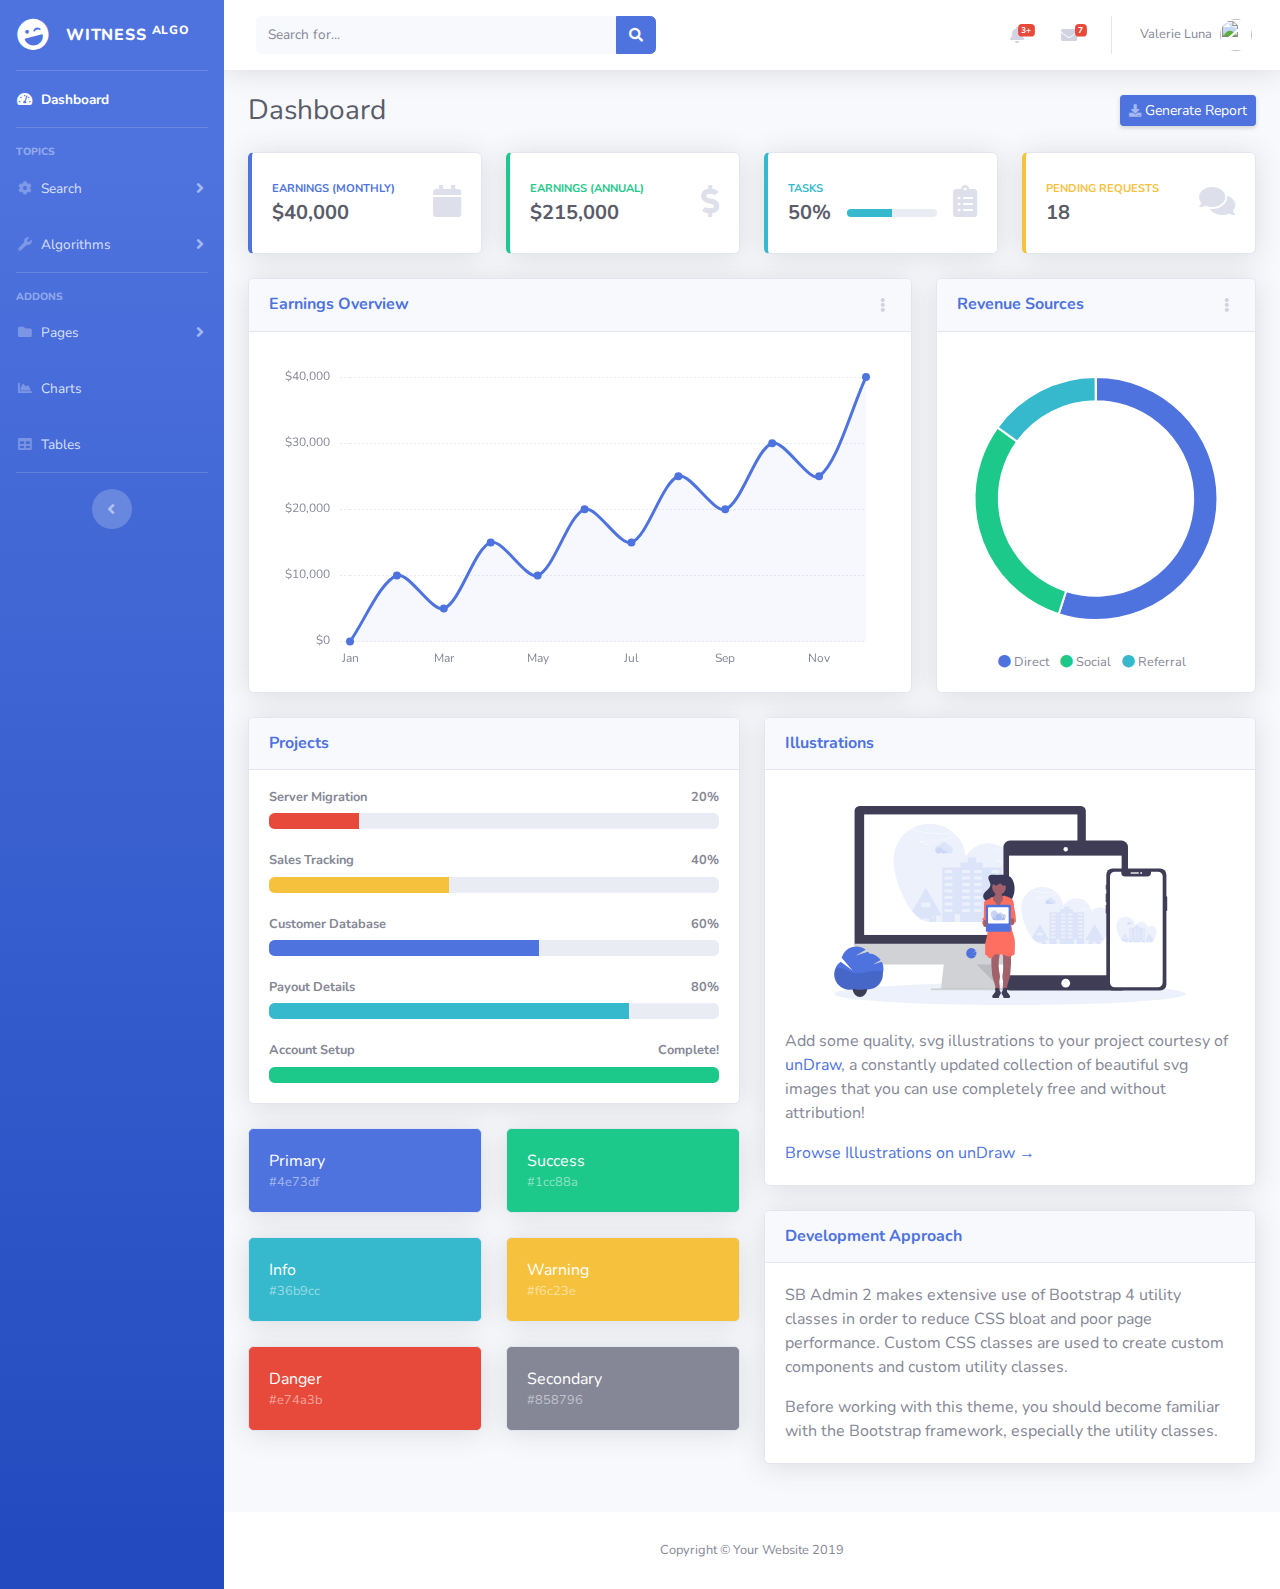
==== index.html @ b9d0e415 "first commit" ====
<!DOCTYPE html>
<html lang="en">

<head>

  <meta charset="utf-8">
  <meta http-equiv="X-UA-Compatible" content="IE=edge">
  <meta name="viewport" content="width=device-width, initial-scale=1, shrink-to-fit=no">
  <meta name="description" content="">
  <meta name="author" content="">

  <title>Computer Science stuff visualized</title>

  <!-- Custom fonts for this template-->
  <link href="vendor/fontawesome-free/css/all.min.css" rel="stylesheet" type="text/css">
  <link href="https://fonts.googleapis.com/css?family=Nunito:200,200i,300,300i,400,400i,600,600i,700,700i,800,800i,900,900i" rel="stylesheet">

  <!-- Custom styles for this template-->
  <link href="css/sb-admin-2.min.css" rel="stylesheet">

</head>

<body id="page-top">

  <!-- Page Wrapper -->
  <div id="wrapper">

    <!-- Sidebar -->
    <ul class="navbar-nav bg-gradient-primary sidebar sidebar-dark accordion" id="accordionSidebar">

      <!-- Sidebar - Brand -->
      <a class="sidebar-brand d-flex align-items-center justify-content-center" href="index.html">
        <div class="sidebar-brand-icon rotate-n-15">
          <i class="fas fa-laugh-wink"></i>
        </div>
        <div class="sidebar-brand-text mx-3">Witness <sup>Algo</sup></div>
      </a>

      <!-- Divider -->
      <hr class="sidebar-divider my-0">

      <!-- Nav Item - Dashboard -->
      <li class="nav-item active">
        <a class="nav-link" href="index.html">
          <i class="fas fa-fw fa-tachometer-alt"></i>
          <span>Dashboard</span></a>
      </li>

      <!-- Divider -->
      <hr class="sidebar-divider">

      <!-- Heading -->
      <div class="sidebar-heading">
        Topics
      </div>

      <!-- Nav Item - Pages Collapse Menu -->
      <li class="nav-item">
        <a class="nav-link collapsed" href="#" data-toggle="collapse" data-target="#collapseTwo" aria-expanded="true" aria-controls="collapseTwo">
          <i class="fas fa-fw fa-cog"></i>
          <span>Search</span>
        </a>
        <div id="collapseTwo" class="collapse" aria-labelledby="headingTwo" data-parent="#accordionSidebar">
          <div class="bg-white py-2 collapse-inner rounded">
            <h6 class="collapse-header">Search Algorithms:</h6>
            <a class="collapse-item" href="bfs.html">BFS</a>
            <a class="collapse-item" href="buttons.html">DFS</a>
            <a class="collapse-item" href="cards.html">Dijkstra</a>
            <a class="collapse-item" href="buttons.html">A*</a>
          </div>
        </div>
      </li>

      <!-- Nav Item - Utilities Collapse Menu -->
      <li class="nav-item">
        <a class="nav-link collapsed" href="#" data-toggle="collapse" data-target="#collapseUtilities" aria-expanded="true" aria-controls="collapseUtilities">
          <i class="fas fa-fw fa-wrench"></i>
          <span>Algorithms</span>
        </a>
        <div id="collapseUtilities" class="collapse" aria-labelledby="headingUtilities" data-parent="#accordionSidebar">
          <div class="bg-white py-2 collapse-inner rounded">
            <h6 class="collapse-header">Custom Utilities:</h6>
            <a class="collapse-item" href="utilities-color.html">Colors</a>
            <a class="collapse-item" href="utilities-border.html">Borders</a>
            <a class="collapse-item" href="utilities-animation.html">Animations</a>
            <a class="collapse-item" href="utilities-other.html">Other</a>
          </div>
        </div>
      </li>

      <!-- Divider -->
      <hr class="sidebar-divider">

      <!-- Heading -->
      <div class="sidebar-heading">
        Addons
      </div>

      <!-- Nav Item - Pages Collapse Menu -->
      <li class="nav-item">
        <a class="nav-link collapsed" href="#" data-toggle="collapse" data-target="#collapsePages" aria-expanded="true" aria-controls="collapsePages">
          <i class="fas fa-fw fa-folder"></i>
          <span>Pages</span>
        </a>
        <div id="collapsePages" class="collapse" aria-labelledby="headingPages" data-parent="#accordionSidebar">
          <div class="bg-white py-2 collapse-inner rounded">
            <h6 class="collapse-header">Login Screens:</h6>
            <a class="collapse-item" href="login.html">Login</a>
            <a class="collapse-item" href="register.html">Register</a>
            <a class="collapse-item" href="forgot-password.html">Forgot Password</a>
            <div class="collapse-divider"></div>
            <h6 class="collapse-header">Other Pages:</h6>
            <a class="collapse-item" href="404.html">404 Page</a>
            <a class="collapse-item" href="blank.html">Blank Page</a>
          </div>
        </div>
      </li>

      <!-- Nav Item - Charts -->
      <li class="nav-item">
        <a class="nav-link" href="charts.html">
          <i class="fas fa-fw fa-chart-area"></i>
          <span>Charts</span></a>
      </li>

      <!-- Nav Item - Tables -->
      <li class="nav-item">
        <a class="nav-link" href="tables.html">
          <i class="fas fa-fw fa-table"></i>
          <span>Tables</span></a>
      </li>

      <!-- Divider -->
      <hr class="sidebar-divider d-none d-md-block">

      <!-- Sidebar Toggler (Sidebar) -->
      <div class="text-center d-none d-md-inline">
        <button class="rounded-circle border-0" id="sidebarToggle"></button>
      </div>

    </ul>
    <!-- End of Sidebar -->

    <!-- Content Wrapper -->
    <div id="content-wrapper" class="d-flex flex-column">

      <!-- Main Content -->
      <div id="content">

        <!-- Topbar -->
        <nav class="navbar navbar-expand navbar-light bg-white topbar mb-4 static-top shadow">

          <!-- Sidebar Toggle (Topbar) -->
          <button id="sidebarToggleTop" class="btn btn-link d-md-none rounded-circle mr-3">
            <i class="fa fa-bars"></i>
          </button>

          <!-- Topbar Search -->
          <form class="d-none d-sm-inline-block form-inline mr-auto ml-md-3 my-2 my-md-0 mw-100 navbar-search">
            <div class="input-group">
              <input type="text" class="form-control bg-light border-0 small" placeholder="Search for..." aria-label="Search" aria-describedby="basic-addon2">
              <div class="input-group-append">
                <button class="btn btn-primary" type="button">
                  <i class="fas fa-search fa-sm"></i>
                </button>
              </div>
            </div>
          </form>

          <!-- Topbar Navbar -->
          <ul class="navbar-nav ml-auto">

            <!-- Nav Item - Search Dropdown (Visible Only XS) -->
            <li class="nav-item dropdown no-arrow d-sm-none">
              <a class="nav-link dropdown-toggle" href="#" id="searchDropdown" role="button" data-toggle="dropdown" aria-haspopup="true" aria-expanded="false">
                <i class="fas fa-search fa-fw"></i>
              </a>
              <!-- Dropdown - Messages -->
              <div class="dropdown-menu dropdown-menu-right p-3 shadow animated--grow-in" aria-labelledby="searchDropdown">
                <form class="form-inline mr-auto w-100 navbar-search">
                  <div class="input-group">
                    <input type="text" class="form-control bg-light border-0 small" placeholder="Search for..." aria-label="Search" aria-describedby="basic-addon2">
                    <div class="input-group-append">
                      <button class="btn btn-primary" type="button">
                        <i class="fas fa-search fa-sm"></i>
                      </button>
                    </div>
                  </div>
                </form>
              </div>
            </li>

            <!-- Nav Item - Alerts -->
            <li class="nav-item dropdown no-arrow mx-1">
              <a class="nav-link dropdown-toggle" href="#" id="alertsDropdown" role="button" data-toggle="dropdown" aria-haspopup="true" aria-expanded="false">
                <i class="fas fa-bell fa-fw"></i>
                <!-- Counter - Alerts -->
                <span class="badge badge-danger badge-counter">3+</span>
              </a>
              <!-- Dropdown - Alerts -->
              <div class="dropdown-list dropdown-menu dropdown-menu-right shadow animated--grow-in" aria-labelledby="alertsDropdown">
                <h6 class="dropdown-header">
                  Alerts Center
                </h6>
                <a class="dropdown-item d-flex align-items-center" href="#">
                  <div class="mr-3">
                    <div class="icon-circle bg-primary">
                      <i class="fas fa-file-alt text-white"></i>
                    </div>
                  </div>
                  <div>
                    <div class="small text-gray-500">December 12, 2019</div>
                    <span class="font-weight-bold">A new monthly report is ready to download!</span>
                  </div>
                </a>
                <a class="dropdown-item d-flex align-items-center" href="#">
                  <div class="mr-3">
                    <div class="icon-circle bg-success">
                      <i class="fas fa-donate text-white"></i>
                    </div>
                  </div>
                  <div>
                    <div class="small text-gray-500">December 7, 2019</div>
                    $290.29 has been deposited into your account!
                  </div>
                </a>
                <a class="dropdown-item d-flex align-items-center" href="#">
                  <div class="mr-3">
                    <div class="icon-circle bg-warning">
                      <i class="fas fa-exclamation-triangle text-white"></i>
                    </div>
                  </div>
                  <div>
                    <div class="small text-gray-500">December 2, 2019</div>
                    Spending Alert: We've noticed unusually high spending for your account.
                  </div>
                </a>
                <a class="dropdown-item text-center small text-gray-500" href="#">Show All Alerts</a>
              </div>
            </li>

            <!-- Nav Item - Messages -->
            <li class="nav-item dropdown no-arrow mx-1">
              <a class="nav-link dropdown-toggle" href="#" id="messagesDropdown" role="button" data-toggle="dropdown" aria-haspopup="true" aria-expanded="false">
                <i class="fas fa-envelope fa-fw"></i>
                <!-- Counter - Messages -->
                <span class="badge badge-danger badge-counter">7</span>
              </a>
              <!-- Dropdown - Messages -->
              <div class="dropdown-list dropdown-menu dropdown-menu-right shadow animated--grow-in" aria-labelledby="messagesDropdown">
                <h6 class="dropdown-header">
                  Message Center
                </h6>
                <a class="dropdown-item d-flex align-items-center" href="#">
                  <div class="dropdown-list-image mr-3">
                    <img class="rounded-circle" src="https://source.unsplash.com/fn_BT9fwg_E/60x60" alt="">
                    <div class="status-indicator bg-success"></div>
                  </div>
                  <div class="font-weight-bold">
                    <div class="text-truncate">Hi there! I am wondering if you can help me with a problem I've been having.</div>
                    <div class="small text-gray-500">Emily Fowler · 58m</div>
                  </div>
                </a>
                <a class="dropdown-item d-flex align-items-center" href="#">
                  <div class="dropdown-list-image mr-3">
                    <img class="rounded-circle" src="https://source.unsplash.com/AU4VPcFN4LE/60x60" alt="">
                    <div class="status-indicator"></div>
                  </div>
                  <div>
                    <div class="text-truncate">I have the photos that you ordered last month, how would you like them sent to you?</div>
                    <div class="small text-gray-500">Jae Chun · 1d</div>
                  </div>
                </a>
                <a class="dropdown-item d-flex align-items-center" href="#">
                  <div class="dropdown-list-image mr-3">
                    <img class="rounded-circle" src="https://source.unsplash.com/CS2uCrpNzJY/60x60" alt="">
                    <div class="status-indicator bg-warning"></div>
                  </div>
                  <div>
                    <div class="text-truncate">Last month's report looks great, I am very happy with the progress so far, keep up the good work!</div>
                    <div class="small text-gray-500">Morgan Alvarez · 2d</div>
                  </div>
                </a>
                <a class="dropdown-item d-flex align-items-center" href="#">
                  <div class="dropdown-list-image mr-3">
                    <img class="rounded-circle" src="https://source.unsplash.com/Mv9hjnEUHR4/60x60" alt="">
                    <div class="status-indicator bg-success"></div>
                  </div>
                  <div>
                    <div class="text-truncate">Am I a good boy? The reason I ask is because someone told me that people say this to all dogs, even if they aren't good...</div>
                    <div class="small text-gray-500">Chicken the Dog · 2w</div>
                  </div>
                </a>
                <a class="dropdown-item text-center small text-gray-500" href="#">Read More Messages</a>
              </div>
            </li>

            <div class="topbar-divider d-none d-sm-block"></div>

            <!-- Nav Item - User Information -->
            <li class="nav-item dropdown no-arrow">
              <a class="nav-link dropdown-toggle" href="#" id="userDropdown" role="button" data-toggle="dropdown" aria-haspopup="true" aria-expanded="false">
                <span class="mr-2 d-none d-lg-inline text-gray-600 small">Valerie Luna</span>
                <img class="img-profile rounded-circle" src="https://source.unsplash.com/QAB-WJcbgJk/60x60">
              </a>
              <!-- Dropdown - User Information -->
              <div class="dropdown-menu dropdown-menu-right shadow animated--grow-in" aria-labelledby="userDropdown">
                <a class="dropdown-item" href="#">
                  <i class="fas fa-user fa-sm fa-fw mr-2 text-gray-400"></i>
                  Profile
                </a>
                <a class="dropdown-item" href="#">
                  <i class="fas fa-cogs fa-sm fa-fw mr-2 text-gray-400"></i>
                  Settings
                </a>
                <a class="dropdown-item" href="#">
                  <i class="fas fa-list fa-sm fa-fw mr-2 text-gray-400"></i>
                  Activity Log
                </a>
                <div class="dropdown-divider"></div>
                <a class="dropdown-item" href="#" data-toggle="modal" data-target="#logoutModal">
                  <i class="fas fa-sign-out-alt fa-sm fa-fw mr-2 text-gray-400"></i>
                  Logout
                </a>
              </div>
            </li>

          </ul>

        </nav>
        <!-- End of Topbar -->

        <!-- Begin Page Content -->
        <div class="container-fluid">

          <!-- Page Heading -->
          <div class="d-sm-flex align-items-center justify-content-between mb-4">
            <h1 class="h3 mb-0 text-gray-800">Dashboard</h1>
            <a href="#" class="d-none d-sm-inline-block btn btn-sm btn-primary shadow-sm"><i class="fas fa-download fa-sm text-white-50"></i> Generate Report</a>
          </div>

          <!-- Content Row -->
          <div class="row">

            <!-- Earnings (Monthly) Card Example -->
            <div class="col-xl-3 col-md-6 mb-4">
              <div class="card border-left-primary shadow h-100 py-2">
                <div class="card-body">
                  <div class="row no-gutters align-items-center">
                    <div class="col mr-2">
                      <div class="text-xs font-weight-bold text-primary text-uppercase mb-1">Earnings (Monthly)</div>
                      <div class="h5 mb-0 font-weight-bold text-gray-800">$40,000</div>
                    </div>
                    <div class="col-auto">
                      <i class="fas fa-calendar fa-2x text-gray-300"></i>
                    </div>
                  </div>
                </div>
              </div>
            </div>

            <!-- Earnings (Monthly) Card Example -->
            <div class="col-xl-3 col-md-6 mb-4">
              <div class="card border-left-success shadow h-100 py-2">
                <div class="card-body">
                  <div class="row no-gutters align-items-center">
                    <div class="col mr-2">
                      <div class="text-xs font-weight-bold text-success text-uppercase mb-1">Earnings (Annual)</div>
                      <div class="h5 mb-0 font-weight-bold text-gray-800">$215,000</div>
                    </div>
                    <div class="col-auto">
                      <i class="fas fa-dollar-sign fa-2x text-gray-300"></i>
                    </div>
                  </div>
                </div>
              </div>
            </div>

            <!-- Earnings (Monthly) Card Example -->
            <div class="col-xl-3 col-md-6 mb-4">
              <div class="card border-left-info shadow h-100 py-2">
                <div class="card-body">
                  <div class="row no-gutters align-items-center">
                    <div class="col mr-2">
                      <div class="text-xs font-weight-bold text-info text-uppercase mb-1">Tasks</div>
                      <div class="row no-gutters align-items-center">
                        <div class="col-auto">
                          <div class="h5 mb-0 mr-3 font-weight-bold text-gray-800">50%</div>
                        </div>
                        <div class="col">
                          <div class="progress progress-sm mr-2">
                            <div class="progress-bar bg-info" role="progressbar" style="width: 50%" aria-valuenow="50" aria-valuemin="0" aria-valuemax="100"></div>
                          </div>
                        </div>
                      </div>
                    </div>
                    <div class="col-auto">
                      <i class="fas fa-clipboard-list fa-2x text-gray-300"></i>
                    </div>
                  </div>
                </div>
              </div>
            </div>

            <!-- Pending Requests Card Example -->
            <div class="col-xl-3 col-md-6 mb-4">
              <div class="card border-left-warning shadow h-100 py-2">
                <div class="card-body">
                  <div class="row no-gutters align-items-center">
                    <div class="col mr-2">
                      <div class="text-xs font-weight-bold text-warning text-uppercase mb-1">Pending Requests</div>
                      <div class="h5 mb-0 font-weight-bold text-gray-800">18</div>
                    </div>
                    <div class="col-auto">
                      <i class="fas fa-comments fa-2x text-gray-300"></i>
                    </div>
                  </div>
                </div>
              </div>
            </div>
          </div>

          <!-- Content Row -->

          <div class="row">

            <!-- Area Chart -->
            <div class="col-xl-8 col-lg-7">
              <div class="card shadow mb-4">
                <!-- Card Header - Dropdown -->
                <div class="card-header py-3 d-flex flex-row align-items-center justify-content-between">
                  <h6 class="m-0 font-weight-bold text-primary">Earnings Overview</h6>
                  <div class="dropdown no-arrow">
                    <a class="dropdown-toggle" href="#" role="button" id="dropdownMenuLink" data-toggle="dropdown" aria-haspopup="true" aria-expanded="false">
                      <i class="fas fa-ellipsis-v fa-sm fa-fw text-gray-400"></i>
                    </a>
                    <div class="dropdown-menu dropdown-menu-right shadow animated--fade-in" aria-labelledby="dropdownMenuLink">
                      <div class="dropdown-header">Dropdown Header:</div>
                      <a class="dropdown-item" href="#">Action</a>
                      <a class="dropdown-item" href="#">Another action</a>
                      <div class="dropdown-divider"></div>
                      <a class="dropdown-item" href="#">Something else here</a>
                    </div>
                  </div>
                </div>
                <!-- Card Body -->
                <div class="card-body">
                  <div class="chart-area">
                    <canvas id="myAreaChart"></canvas>
                  </div>
                </div>
              </div>
            </div>

            <!-- Pie Chart -->
            <div class="col-xl-4 col-lg-5">
              <div class="card shadow mb-4">
                <!-- Card Header - Dropdown -->
                <div class="card-header py-3 d-flex flex-row align-items-center justify-content-between">
                  <h6 class="m-0 font-weight-bold text-primary">Revenue Sources</h6>
                  <div class="dropdown no-arrow">
                    <a class="dropdown-toggle" href="#" role="button" id="dropdownMenuLink" data-toggle="dropdown" aria-haspopup="true" aria-expanded="false">
                      <i class="fas fa-ellipsis-v fa-sm fa-fw text-gray-400"></i>
                    </a>
                    <div class="dropdown-menu dropdown-menu-right shadow animated--fade-in" aria-labelledby="dropdownMenuLink">
                      <div class="dropdown-header">Dropdown Header:</div>
                      <a class="dropdown-item" href="#">Action</a>
                      <a class="dropdown-item" href="#">Another action</a>
                      <div class="dropdown-divider"></div>
                      <a class="dropdown-item" href="#">Something else here</a>
                    </div>
                  </div>
                </div>
                <!-- Card Body -->
                <div class="card-body">
                  <div class="chart-pie pt-4 pb-2">
                    <canvas id="myPieChart"></canvas>
                  </div>
                  <div class="mt-4 text-center small">
                    <span class="mr-2">
                      <i class="fas fa-circle text-primary"></i> Direct
                    </span>
                    <span class="mr-2">
                      <i class="fas fa-circle text-success"></i> Social
                    </span>
                    <span class="mr-2">
                      <i class="fas fa-circle text-info"></i> Referral
                    </span>
                  </div>
                </div>
              </div>
            </div>
          </div>

          <!-- Content Row -->
          <div class="row">

            <!-- Content Column -->
            <div class="col-lg-6 mb-4">

              <!-- Project Card Example -->
              <div class="card shadow mb-4">
                <div class="card-header py-3">
                  <h6 class="m-0 font-weight-bold text-primary">Projects</h6>
                </div>
                <div class="card-body">
                  <h4 class="small font-weight-bold">Server Migration <span class="float-right">20%</span></h4>
                  <div class="progress mb-4">
                    <div class="progress-bar bg-danger" role="progressbar" style="width: 20%" aria-valuenow="20" aria-valuemin="0" aria-valuemax="100"></div>
                  </div>
                  <h4 class="small font-weight-bold">Sales Tracking <span class="float-right">40%</span></h4>
                  <div class="progress mb-4">
                    <div class="progress-bar bg-warning" role="progressbar" style="width: 40%" aria-valuenow="40" aria-valuemin="0" aria-valuemax="100"></div>
                  </div>
                  <h4 class="small font-weight-bold">Customer Database <span class="float-right">60%</span></h4>
                  <div class="progress mb-4">
                    <div class="progress-bar" role="progressbar" style="width: 60%" aria-valuenow="60" aria-valuemin="0" aria-valuemax="100"></div>
                  </div>
                  <h4 class="small font-weight-bold">Payout Details <span class="float-right">80%</span></h4>
                  <div class="progress mb-4">
                    <div class="progress-bar bg-info" role="progressbar" style="width: 80%" aria-valuenow="80" aria-valuemin="0" aria-valuemax="100"></div>
                  </div>
                  <h4 class="small font-weight-bold">Account Setup <span class="float-right">Complete!</span></h4>
                  <div class="progress">
                    <div class="progress-bar bg-success" role="progressbar" style="width: 100%" aria-valuenow="100" aria-valuemin="0" aria-valuemax="100"></div>
                  </div>
                </div>
              </div>

              <!-- Color System -->
              <div class="row">
                <div class="col-lg-6 mb-4">
                  <div class="card bg-primary text-white shadow">
                    <div class="card-body">
                      Primary
                      <div class="text-white-50 small">#4e73df</div>
                    </div>
                  </div>
                </div>
                <div class="col-lg-6 mb-4">
                  <div class="card bg-success text-white shadow">
                    <div class="card-body">
                      Success
                      <div class="text-white-50 small">#1cc88a</div>
                    </div>
                  </div>
                </div>
                <div class="col-lg-6 mb-4">
                  <div class="card bg-info text-white shadow">
                    <div class="card-body">
                      Info
                      <div class="text-white-50 small">#36b9cc</div>
                    </div>
                  </div>
                </div>
                <div class="col-lg-6 mb-4">
                  <div class="card bg-warning text-white shadow">
                    <div class="card-body">
                      Warning
                      <div class="text-white-50 small">#f6c23e</div>
                    </div>
                  </div>
                </div>
                <div class="col-lg-6 mb-4">
                  <div class="card bg-danger text-white shadow">
                    <div class="card-body">
                      Danger
                      <div class="text-white-50 small">#e74a3b</div>
                    </div>
                  </div>
                </div>
                <div class="col-lg-6 mb-4">
                  <div class="card bg-secondary text-white shadow">
                    <div class="card-body">
                      Secondary
                      <div class="text-white-50 small">#858796</div>
                    </div>
                  </div>
                </div>
              </div>

            </div>

            <div class="col-lg-6 mb-4">

              <!-- Illustrations -->
              <div class="card shadow mb-4">
                <div class="card-header py-3">
                  <h6 class="m-0 font-weight-bold text-primary">Illustrations</h6>
                </div>
                <div class="card-body">
                  <div class="text-center">
                    <img class="img-fluid px-3 px-sm-4 mt-3 mb-4" style="width: 25rem;" src="img/undraw_posting_photo.svg" alt="">
                  </div>
                  <p>Add some quality, svg illustrations to your project courtesy of <a target="_blank" rel="nofollow" href="https://undraw.co/">unDraw</a>, a constantly updated collection of beautiful svg images that you can use completely free and without attribution!</p>
                  <a target="_blank" rel="nofollow" href="https://undraw.co/">Browse Illustrations on unDraw &rarr;</a>
                </div>
              </div>

              <!-- Approach -->
              <div class="card shadow mb-4">
                <div class="card-header py-3">
                  <h6 class="m-0 font-weight-bold text-primary">Development Approach</h6>
                </div>
                <div class="card-body">
                  <p>SB Admin 2 makes extensive use of Bootstrap 4 utility classes in order to reduce CSS bloat and poor page performance. Custom CSS classes are used to create custom components and custom utility classes.</p>
                  <p class="mb-0">Before working with this theme, you should become familiar with the Bootstrap framework, especially the utility classes.</p>
                </div>
              </div>

            </div>
          </div>

        </div>
        <!-- /.container-fluid -->

      </div>
      <!-- End of Main Content -->

      <!-- Footer -->
      <footer class="sticky-footer bg-white">
        <div class="container my-auto">
          <div class="copyright text-center my-auto">
            <span>Copyright &copy; Your Website 2019</span>
          </div>
        </div>
      </footer>
      <!-- End of Footer -->

    </div>
    <!-- End of Content Wrapper -->

  </div>
  <!-- End of Page Wrapper -->

  <!-- Scroll to Top Button-->
  <a class="scroll-to-top rounded" href="#page-top">
    <i class="fas fa-angle-up"></i>
  </a>

  <!-- Logout Modal-->
  <div class="modal fade" id="logoutModal" tabindex="-1" role="dialog" aria-labelledby="exampleModalLabel" aria-hidden="true">
    <div class="modal-dialog" role="document">
      <div class="modal-content">
        <div class="modal-header">
          <h5 class="modal-title" id="exampleModalLabel">Ready to Leave?</h5>
          <button class="close" type="button" data-dismiss="modal" aria-label="Close">
            <span aria-hidden="true">×</span>
          </button>
        </div>
        <div class="modal-body">Select "Logout" below if you are ready to end your current session.</div>
        <div class="modal-footer">
          <button class="btn btn-secondary" type="button" data-dismiss="modal">Cancel</button>
          <a class="btn btn-primary" href="login.html">Logout</a>
        </div>
      </div>
    </div>
  </div>

  <!-- Bootstrap core JavaScript-->
  <script src="vendor/jquery/jquery.min.js"></script>
  <script src="vendor/bootstrap/js/bootstrap.bundle.min.js"></script>

  <!-- Core plugin JavaScript-->
  <script src="vendor/jquery-easing/jquery.easing.min.js"></script>

  <!-- Custom scripts for all pages-->
  <script src="js/sb-admin-2.min.js"></script>

  <!-- Page level plugins -->
  <script src="vendor/chart.js/Chart.min.js"></script>

  <!-- Page level custom scripts -->
  <script src="js/demo/chart-area-demo.js"></script>
  <script src="js/demo/chart-pie-demo.js"></script>

</body>

</html>
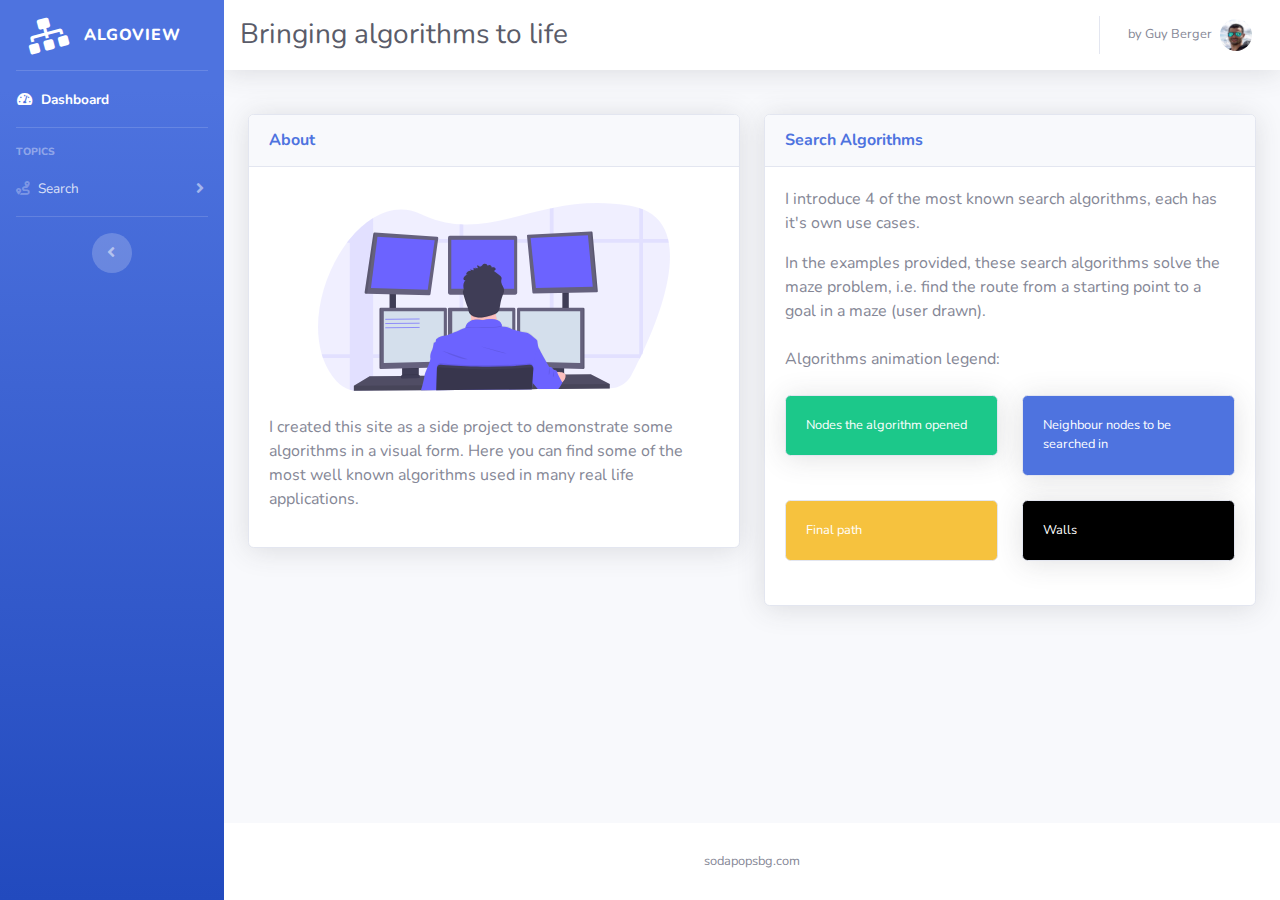
==== commit 49cb5fe8: "Configured homepage" ====
--- a/index.html
+++ b/index.html
@@ -31,9 +31,9 @@
       <!-- Sidebar - Brand -->
       <a class="sidebar-brand d-flex align-items-center justify-content-center" href="index.html">
         <div class="sidebar-brand-icon rotate-n-15">
-          <i class="fas fa-laugh-wink"></i>
-        </div>
-        <div class="sidebar-brand-text mx-3">Witness <sup>Algo</sup></div>
+          <i class="fas fa-sitemap"></i>
+        </div>
+        <div class="sidebar-brand-text mx-3">Algoview</div>
       </a>
 
       <!-- Divider -->
@@ -57,77 +57,18 @@
       <!-- Nav Item - Pages Collapse Menu -->
       <li class="nav-item">
         <a class="nav-link collapsed" href="#" data-toggle="collapse" data-target="#collapseTwo" aria-expanded="true" aria-controls="collapseTwo">
-          <i class="fas fa-fw fa-cog"></i>
+          <i class="fas fa-route"></i>
           <span>Search</span>
         </a>
         <div id="collapseTwo" class="collapse" aria-labelledby="headingTwo" data-parent="#accordionSidebar">
           <div class="bg-white py-2 collapse-inner rounded">
             <h6 class="collapse-header">Search Algorithms:</h6>
             <a class="collapse-item" href="bfs.html">BFS</a>
-            <a class="collapse-item" href="buttons.html">DFS</a>
-            <a class="collapse-item" href="cards.html">Dijkstra</a>
-            <a class="collapse-item" href="buttons.html">A*</a>
+            <a class="collapse-item" href="dfs.html">DFS</a>
+            <a class="collapse-item" href="dijkstra.html">Dijkstra</a>
+            <a class="collapse-item" href="astar.html">A*</a>
           </div>
         </div>
-      </li>
-
-      <!-- Nav Item - Utilities Collapse Menu -->
-      <li class="nav-item">
-        <a class="nav-link collapsed" href="#" data-toggle="collapse" data-target="#collapseUtilities" aria-expanded="true" aria-controls="collapseUtilities">
-          <i class="fas fa-fw fa-wrench"></i>
-          <span>Algorithms</span>
-        </a>
-        <div id="collapseUtilities" class="collapse" aria-labelledby="headingUtilities" data-parent="#accordionSidebar">
-          <div class="bg-white py-2 collapse-inner rounded">
-            <h6 class="collapse-header">Custom Utilities:</h6>
-            <a class="collapse-item" href="utilities-color.html">Colors</a>
-            <a class="collapse-item" href="utilities-border.html">Borders</a>
-            <a class="collapse-item" href="utilities-animation.html">Animations</a>
-            <a class="collapse-item" href="utilities-other.html">Other</a>
-          </div>
-        </div>
-      </li>
-
-      <!-- Divider -->
-      <hr class="sidebar-divider">
-
-      <!-- Heading -->
-      <div class="sidebar-heading">
-        Addons
-      </div>
-
-      <!-- Nav Item - Pages Collapse Menu -->
-      <li class="nav-item">
-        <a class="nav-link collapsed" href="#" data-toggle="collapse" data-target="#collapsePages" aria-expanded="true" aria-controls="collapsePages">
-          <i class="fas fa-fw fa-folder"></i>
-          <span>Pages</span>
-        </a>
-        <div id="collapsePages" class="collapse" aria-labelledby="headingPages" data-parent="#accordionSidebar">
-          <div class="bg-white py-2 collapse-inner rounded">
-            <h6 class="collapse-header">Login Screens:</h6>
-            <a class="collapse-item" href="login.html">Login</a>
-            <a class="collapse-item" href="register.html">Register</a>
-            <a class="collapse-item" href="forgot-password.html">Forgot Password</a>
-            <div class="collapse-divider"></div>
-            <h6 class="collapse-header">Other Pages:</h6>
-            <a class="collapse-item" href="404.html">404 Page</a>
-            <a class="collapse-item" href="blank.html">Blank Page</a>
-          </div>
-        </div>
-      </li>
-
-      <!-- Nav Item - Charts -->
-      <li class="nav-item">
-        <a class="nav-link" href="charts.html">
-          <i class="fas fa-fw fa-chart-area"></i>
-          <span>Charts</span></a>
-      </li>
-
-      <!-- Nav Item - Tables -->
-      <li class="nav-item">
-        <a class="nav-link" href="tables.html">
-          <i class="fas fa-fw fa-table"></i>
-          <span>Tables</span></a>
       </li>
 
       <!-- Divider -->
@@ -155,174 +96,35 @@
             <i class="fa fa-bars"></i>
           </button>
 
-          <!-- Topbar Search -->
-          <form class="d-none d-sm-inline-block form-inline mr-auto ml-md-3 my-2 my-md-0 mw-100 navbar-search">
-            <div class="input-group">
-              <input type="text" class="form-control bg-light border-0 small" placeholder="Search for..." aria-label="Search" aria-describedby="basic-addon2">
-              <div class="input-group-append">
-                <button class="btn btn-primary" type="button">
-                  <i class="fas fa-search fa-sm"></i>
-                </button>
-              </div>
-            </div>
-          </form>
+          <!-- Topbar description -->
+          <h1 class="h3 mb-0 text-gray-800">Bringing algorithms to life</h1>
 
           <!-- Topbar Navbar -->
           <ul class="navbar-nav ml-auto">
-
-            <!-- Nav Item - Search Dropdown (Visible Only XS) -->
-            <li class="nav-item dropdown no-arrow d-sm-none">
-              <a class="nav-link dropdown-toggle" href="#" id="searchDropdown" role="button" data-toggle="dropdown" aria-haspopup="true" aria-expanded="false">
-                <i class="fas fa-search fa-fw"></i>
-              </a>
-              <!-- Dropdown - Messages -->
-              <div class="dropdown-menu dropdown-menu-right p-3 shadow animated--grow-in" aria-labelledby="searchDropdown">
-                <form class="form-inline mr-auto w-100 navbar-search">
-                  <div class="input-group">
-                    <input type="text" class="form-control bg-light border-0 small" placeholder="Search for..." aria-label="Search" aria-describedby="basic-addon2">
-                    <div class="input-group-append">
-                      <button class="btn btn-primary" type="button">
-                        <i class="fas fa-search fa-sm"></i>
-                      </button>
-                    </div>
-                  </div>
-                </form>
-              </div>
-            </li>
-
-            <!-- Nav Item - Alerts -->
-            <li class="nav-item dropdown no-arrow mx-1">
-              <a class="nav-link dropdown-toggle" href="#" id="alertsDropdown" role="button" data-toggle="dropdown" aria-haspopup="true" aria-expanded="false">
-                <i class="fas fa-bell fa-fw"></i>
-                <!-- Counter - Alerts -->
-                <span class="badge badge-danger badge-counter">3+</span>
-              </a>
-              <!-- Dropdown - Alerts -->
-              <div class="dropdown-list dropdown-menu dropdown-menu-right shadow animated--grow-in" aria-labelledby="alertsDropdown">
-                <h6 class="dropdown-header">
-                  Alerts Center
-                </h6>
-                <a class="dropdown-item d-flex align-items-center" href="#">
-                  <div class="mr-3">
-                    <div class="icon-circle bg-primary">
-                      <i class="fas fa-file-alt text-white"></i>
-                    </div>
-                  </div>
-                  <div>
-                    <div class="small text-gray-500">December 12, 2019</div>
-                    <span class="font-weight-bold">A new monthly report is ready to download!</span>
-                  </div>
-                </a>
-                <a class="dropdown-item d-flex align-items-center" href="#">
-                  <div class="mr-3">
-                    <div class="icon-circle bg-success">
-                      <i class="fas fa-donate text-white"></i>
-                    </div>
-                  </div>
-                  <div>
-                    <div class="small text-gray-500">December 7, 2019</div>
-                    $290.29 has been deposited into your account!
-                  </div>
-                </a>
-                <a class="dropdown-item d-flex align-items-center" href="#">
-                  <div class="mr-3">
-                    <div class="icon-circle bg-warning">
-                      <i class="fas fa-exclamation-triangle text-white"></i>
-                    </div>
-                  </div>
-                  <div>
-                    <div class="small text-gray-500">December 2, 2019</div>
-                    Spending Alert: We've noticed unusually high spending for your account.
-                  </div>
-                </a>
-                <a class="dropdown-item text-center small text-gray-500" href="#">Show All Alerts</a>
-              </div>
-            </li>
-
-            <!-- Nav Item - Messages -->
-            <li class="nav-item dropdown no-arrow mx-1">
-              <a class="nav-link dropdown-toggle" href="#" id="messagesDropdown" role="button" data-toggle="dropdown" aria-haspopup="true" aria-expanded="false">
-                <i class="fas fa-envelope fa-fw"></i>
-                <!-- Counter - Messages -->
-                <span class="badge badge-danger badge-counter">7</span>
-              </a>
-              <!-- Dropdown - Messages -->
-              <div class="dropdown-list dropdown-menu dropdown-menu-right shadow animated--grow-in" aria-labelledby="messagesDropdown">
-                <h6 class="dropdown-header">
-                  Message Center
-                </h6>
-                <a class="dropdown-item d-flex align-items-center" href="#">
-                  <div class="dropdown-list-image mr-3">
-                    <img class="rounded-circle" src="https://source.unsplash.com/fn_BT9fwg_E/60x60" alt="">
-                    <div class="status-indicator bg-success"></div>
-                  </div>
-                  <div class="font-weight-bold">
-                    <div class="text-truncate">Hi there! I am wondering if you can help me with a problem I've been having.</div>
-                    <div class="small text-gray-500">Emily Fowler · 58m</div>
-                  </div>
-                </a>
-                <a class="dropdown-item d-flex align-items-center" href="#">
-                  <div class="dropdown-list-image mr-3">
-                    <img class="rounded-circle" src="https://source.unsplash.com/AU4VPcFN4LE/60x60" alt="">
-                    <div class="status-indicator"></div>
-                  </div>
-                  <div>
-                    <div class="text-truncate">I have the photos that you ordered last month, how would you like them sent to you?</div>
-                    <div class="small text-gray-500">Jae Chun · 1d</div>
-                  </div>
-                </a>
-                <a class="dropdown-item d-flex align-items-center" href="#">
-                  <div class="dropdown-list-image mr-3">
-                    <img class="rounded-circle" src="https://source.unsplash.com/CS2uCrpNzJY/60x60" alt="">
-                    <div class="status-indicator bg-warning"></div>
-                  </div>
-                  <div>
-                    <div class="text-truncate">Last month's report looks great, I am very happy with the progress so far, keep up the good work!</div>
-                    <div class="small text-gray-500">Morgan Alvarez · 2d</div>
-                  </div>
-                </a>
-                <a class="dropdown-item d-flex align-items-center" href="#">
-                  <div class="dropdown-list-image mr-3">
-                    <img class="rounded-circle" src="https://source.unsplash.com/Mv9hjnEUHR4/60x60" alt="">
-                    <div class="status-indicator bg-success"></div>
-                  </div>
-                  <div>
-                    <div class="text-truncate">Am I a good boy? The reason I ask is because someone told me that people say this to all dogs, even if they aren't good...</div>
-                    <div class="small text-gray-500">Chicken the Dog · 2w</div>
-                  </div>
-                </a>
-                <a class="dropdown-item text-center small text-gray-500" href="#">Read More Messages</a>
-              </div>
-            </li>
 
             <div class="topbar-divider d-none d-sm-block"></div>
 
             <!-- Nav Item - User Information -->
             <li class="nav-item dropdown no-arrow">
               <a class="nav-link dropdown-toggle" href="#" id="userDropdown" role="button" data-toggle="dropdown" aria-haspopup="true" aria-expanded="false">
-                <span class="mr-2 d-none d-lg-inline text-gray-600 small">Valerie Luna</span>
-                <img class="img-profile rounded-circle" src="https://source.unsplash.com/QAB-WJcbgJk/60x60">
+                <span class="mr-2 d-none d-lg-inline text-gray-600 small">by Guy Berger</span>
+                <img class="img-profile rounded-circle" src="img/prof.jpg">
               </a>
               <!-- Dropdown - User Information -->
               <div class="dropdown-menu dropdown-menu-right shadow animated--grow-in" aria-labelledby="userDropdown">
-                <a class="dropdown-item" href="#">
+                <a class="dropdown-item" href="www.sodapopsbg.com">
                   <i class="fas fa-user fa-sm fa-fw mr-2 text-gray-400"></i>
-                  Profile
+                  Website
                 </a>
-                <a class="dropdown-item" href="#">
-                  <i class="fas fa-cogs fa-sm fa-fw mr-2 text-gray-400"></i>
-                  Settings
+                <a class="dropdown-item" href="https://www.linkedin.com/in/guy-berger-295a81151/">
+                  <i class="fab fa-linkedin-in fa-sm fa-fw mr-2 text-gray-400"></i>
+                  Linkedin
                 </a>
-                <a class="dropdown-item" href="#">
-                  <i class="fas fa-list fa-sm fa-fw mr-2 text-gray-400"></i>
-                  Activity Log
+                <a class="dropdown-item" href="https://github.com/guyberger">
+                  <i class="fab fa-github fa-sm fa-fw mr-2 text-gray-400"></i>
+                  Github
                 </a>
-                <div class="dropdown-divider"></div>
-                <a class="dropdown-item" href="#" data-toggle="modal" data-target="#logoutModal">
-                  <i class="fas fa-sign-out-alt fa-sm fa-fw mr-2 text-gray-400"></i>
-                  Logout
-                </a>
-              </div>
+                </div>
             </li>
 
           </ul>
@@ -333,281 +135,73 @@
         <!-- Begin Page Content -->
         <div class="container-fluid">
 
-          <!-- Page Heading -->
-          <div class="d-sm-flex align-items-center justify-content-between mb-4">
-            <h1 class="h3 mb-0 text-gray-800">Dashboard</h1>
-            <a href="#" class="d-none d-sm-inline-block btn btn-sm btn-primary shadow-sm"><i class="fas fa-download fa-sm text-white-50"></i> Generate Report</a>
-          </div>
-
           <!-- Content Row -->
           <div class="row">
 
-            <!-- Earnings (Monthly) Card Example -->
-            <div class="col-xl-3 col-md-6 mb-4">
-              <div class="card border-left-primary shadow h-100 py-2">
-                <div class="card-body">
-                  <div class="row no-gutters align-items-center">
-                    <div class="col mr-2">
-                      <div class="text-xs font-weight-bold text-primary text-uppercase mb-1">Earnings (Monthly)</div>
-                      <div class="h5 mb-0 font-weight-bold text-gray-800">$40,000</div>
-                    </div>
-                    <div class="col-auto">
-                      <i class="fas fa-calendar fa-2x text-gray-300"></i>
-                    </div>
-                  </div>
-                </div>
-              </div>
-            </div>
-
-            <!-- Earnings (Monthly) Card Example -->
-            <div class="col-xl-3 col-md-6 mb-4">
-              <div class="card border-left-success shadow h-100 py-2">
-                <div class="card-body">
-                  <div class="row no-gutters align-items-center">
-                    <div class="col mr-2">
-                      <div class="text-xs font-weight-bold text-success text-uppercase mb-1">Earnings (Annual)</div>
-                      <div class="h5 mb-0 font-weight-bold text-gray-800">$215,000</div>
-                    </div>
-                    <div class="col-auto">
-                      <i class="fas fa-dollar-sign fa-2x text-gray-300"></i>
-                    </div>
-                  </div>
-                </div>
-              </div>
-            </div>
-
-            <!-- Earnings (Monthly) Card Example -->
-            <div class="col-xl-3 col-md-6 mb-4">
-              <div class="card border-left-info shadow h-100 py-2">
-                <div class="card-body">
-                  <div class="row no-gutters align-items-center">
-                    <div class="col mr-2">
-                      <div class="text-xs font-weight-bold text-info text-uppercase mb-1">Tasks</div>
-                      <div class="row no-gutters align-items-center">
-                        <div class="col-auto">
-                          <div class="h5 mb-0 mr-3 font-weight-bold text-gray-800">50%</div>
-                        </div>
-                        <div class="col">
-                          <div class="progress progress-sm mr-2">
-                            <div class="progress-bar bg-info" role="progressbar" style="width: 50%" aria-valuenow="50" aria-valuemin="0" aria-valuemax="100"></div>
-                          </div>
-                        </div>
-                      </div>
-                    </div>
-                    <div class="col-auto">
-                      <i class="fas fa-clipboard-list fa-2x text-gray-300"></i>
-                    </div>
-                  </div>
-                </div>
-              </div>
-            </div>
-
-            <!-- Pending Requests Card Example -->
-            <div class="col-xl-3 col-md-6 mb-4">
-              <div class="card border-left-warning shadow h-100 py-2">
-                <div class="card-body">
-                  <div class="row no-gutters align-items-center">
-                    <div class="col mr-2">
-                      <div class="text-xs font-weight-bold text-warning text-uppercase mb-1">Pending Requests</div>
-                      <div class="h5 mb-0 font-weight-bold text-gray-800">18</div>
-                    </div>
-                    <div class="col-auto">
-                      <i class="fas fa-comments fa-2x text-gray-300"></i>
-                    </div>
-                  </div>
-                </div>
-              </div>
-            </div>
-          </div>
-
-          <!-- Content Row -->
-
-          <div class="row">
-
-            <!-- Area Chart -->
-            <div class="col-xl-8 col-lg-7">
-              <div class="card shadow mb-4">
-                <!-- Card Header - Dropdown -->
-                <div class="card-header py-3 d-flex flex-row align-items-center justify-content-between">
-                  <h6 class="m-0 font-weight-bold text-primary">Earnings Overview</h6>
-                  <div class="dropdown no-arrow">
-                    <a class="dropdown-toggle" href="#" role="button" id="dropdownMenuLink" data-toggle="dropdown" aria-haspopup="true" aria-expanded="false">
-                      <i class="fas fa-ellipsis-v fa-sm fa-fw text-gray-400"></i>
-                    </a>
-                    <div class="dropdown-menu dropdown-menu-right shadow animated--fade-in" aria-labelledby="dropdownMenuLink">
-                      <div class="dropdown-header">Dropdown Header:</div>
-                      <a class="dropdown-item" href="#">Action</a>
-                      <a class="dropdown-item" href="#">Another action</a>
-                      <div class="dropdown-divider"></div>
-                      <a class="dropdown-item" href="#">Something else here</a>
-                    </div>
-                  </div>
-                </div>
-                <!-- Card Body -->
-                <div class="card-body">
-                  <div class="chart-area">
-                    <canvas id="myAreaChart"></canvas>
-                  </div>
-                </div>
-              </div>
-            </div>
-
-            <!-- Pie Chart -->
-            <div class="col-xl-4 col-lg-5">
-              <div class="card shadow mb-4">
-                <!-- Card Header - Dropdown -->
-                <div class="card-header py-3 d-flex flex-row align-items-center justify-content-between">
-                  <h6 class="m-0 font-weight-bold text-primary">Revenue Sources</h6>
-                  <div class="dropdown no-arrow">
-                    <a class="dropdown-toggle" href="#" role="button" id="dropdownMenuLink" data-toggle="dropdown" aria-haspopup="true" aria-expanded="false">
-                      <i class="fas fa-ellipsis-v fa-sm fa-fw text-gray-400"></i>
-                    </a>
-                    <div class="dropdown-menu dropdown-menu-right shadow animated--fade-in" aria-labelledby="dropdownMenuLink">
-                      <div class="dropdown-header">Dropdown Header:</div>
-                      <a class="dropdown-item" href="#">Action</a>
-                      <a class="dropdown-item" href="#">Another action</a>
-                      <div class="dropdown-divider"></div>
-                      <a class="dropdown-item" href="#">Something else here</a>
-                    </div>
-                  </div>
-                </div>
-                <!-- Card Body -->
-                <div class="card-body">
-                  <div class="chart-pie pt-4 pb-2">
-                    <canvas id="myPieChart"></canvas>
-                  </div>
-                  <div class="mt-4 text-center small">
-                    <span class="mr-2">
-                      <i class="fas fa-circle text-primary"></i> Direct
-                    </span>
-                    <span class="mr-2">
-                      <i class="fas fa-circle text-success"></i> Social
-                    </span>
-                    <span class="mr-2">
-                      <i class="fas fa-circle text-info"></i> Referral
-                    </span>
-                  </div>
-                </div>
-              </div>
-            </div>
-          </div>
-
-          <!-- Content Row -->
-          <div class="row">
-
             <!-- Content Column -->
-            <div class="col-lg-6 mb-4">
-
-              <!-- Project Card Example -->
-              <div class="card shadow mb-4">
-                <div class="card-header py-3">
-                  <h6 class="m-0 font-weight-bold text-primary">Projects</h6>
-                </div>
-                <div class="card-body">
-                  <h4 class="small font-weight-bold">Server Migration <span class="float-right">20%</span></h4>
-                  <div class="progress mb-4">
-                    <div class="progress-bar bg-danger" role="progressbar" style="width: 20%" aria-valuenow="20" aria-valuemin="0" aria-valuemax="100"></div>
-                  </div>
-                  <h4 class="small font-weight-bold">Sales Tracking <span class="float-right">40%</span></h4>
-                  <div class="progress mb-4">
-                    <div class="progress-bar bg-warning" role="progressbar" style="width: 40%" aria-valuenow="40" aria-valuemin="0" aria-valuemax="100"></div>
-                  </div>
-                  <h4 class="small font-weight-bold">Customer Database <span class="float-right">60%</span></h4>
-                  <div class="progress mb-4">
-                    <div class="progress-bar" role="progressbar" style="width: 60%" aria-valuenow="60" aria-valuemin="0" aria-valuemax="100"></div>
-                  </div>
-                  <h4 class="small font-weight-bold">Payout Details <span class="float-right">80%</span></h4>
-                  <div class="progress mb-4">
-                    <div class="progress-bar bg-info" role="progressbar" style="width: 80%" aria-valuenow="80" aria-valuemin="0" aria-valuemax="100"></div>
-                  </div>
-                  <h4 class="small font-weight-bold">Account Setup <span class="float-right">Complete!</span></h4>
-                  <div class="progress">
-                    <div class="progress-bar bg-success" role="progressbar" style="width: 100%" aria-valuenow="100" aria-valuemin="0" aria-valuemax="100"></div>
-                  </div>
-                </div>
-              </div>
-
-              <!-- Color System -->
-              <div class="row">
-                <div class="col-lg-6 mb-4">
-                  <div class="card bg-primary text-white shadow">
-                    <div class="card-body">
-                      Primary
-                      <div class="text-white-50 small">#4e73df</div>
-                    </div>
-                  </div>
-                </div>
-                <div class="col-lg-6 mb-4">
-                  <div class="card bg-success text-white shadow">
-                    <div class="card-body">
-                      Success
-                      <div class="text-white-50 small">#1cc88a</div>
-                    </div>
-                  </div>
-                </div>
-                <div class="col-lg-6 mb-4">
-                  <div class="card bg-info text-white shadow">
-                    <div class="card-body">
-                      Info
-                      <div class="text-white-50 small">#36b9cc</div>
-                    </div>
-                  </div>
-                </div>
-                <div class="col-lg-6 mb-4">
-                  <div class="card bg-warning text-white shadow">
-                    <div class="card-body">
-                      Warning
-                      <div class="text-white-50 small">#f6c23e</div>
-                    </div>
-                  </div>
-                </div>
-                <div class="col-lg-6 mb-4">
-                  <div class="card bg-danger text-white shadow">
-                    <div class="card-body">
-                      Danger
-                      <div class="text-white-50 small">#e74a3b</div>
-                    </div>
-                  </div>
-                </div>
-                <div class="col-lg-6 mb-4">
-                  <div class="card bg-secondary text-white shadow">
-                    <div class="card-body">
-                      Secondary
-                      <div class="text-white-50 small">#858796</div>
-                    </div>
-                  </div>
-                </div>
-              </div>
-
-            </div>
 
             <div class="col-lg-6 mb-4">
 
               <!-- Illustrations -->
               <div class="card shadow mb-4">
                 <div class="card-header py-3">
-                  <h6 class="m-0 font-weight-bold text-primary">Illustrations</h6>
+                  <h6 class="m-0 font-weight-bold text-primary">About</h6>
                 </div>
                 <div class="card-body">
                   <div class="text-center">
-                    <img class="img-fluid px-3 px-sm-4 mt-3 mb-4" style="width: 25rem;" src="img/undraw_posting_photo.svg" alt="">
+                    <img class="img-fluid px-3 px-sm-4 mt-3 mb-4" style="width: 25rem;" src="img/undraw_programming_2svr.svg" alt="">
                   </div>
-                  <p>Add some quality, svg illustrations to your project courtesy of <a target="_blank" rel="nofollow" href="https://undraw.co/">unDraw</a>, a constantly updated collection of beautiful svg images that you can use completely free and without attribution!</p>
-                  <a target="_blank" rel="nofollow" href="https://undraw.co/">Browse Illustrations on unDraw &rarr;</a>
+                  <p>I created this site as a side project to demonstrate some algorithms in a visual form. Here you can find some of the most well known algorithms used in many real life applications.</p>
                 </div>
               </div>
-
+            </div>
+
+              <!-- Content Column -->
+            <div class="col-lg-6 mb-4">
               <!-- Approach -->
               <div class="card shadow mb-4">
                 <div class="card-header py-3">
-                  <h6 class="m-0 font-weight-bold text-primary">Development Approach</h6>
+                  <h6 class="m-0 font-weight-bold text-primary">Search Algorithms</h6>
                 </div>
                 <div class="card-body">
-                  <p>SB Admin 2 makes extensive use of Bootstrap 4 utility classes in order to reduce CSS bloat and poor page performance. Custom CSS classes are used to create custom components and custom utility classes.</p>
-                  <p class="mb-0">Before working with this theme, you should become familiar with the Bootstrap framework, especially the utility classes.</p>
+                  <p>I introduce 4 of the most known search algorithms, each has it's own use cases.</p>
+                  <p class="mb-0">In the examples provided, these search algorithms solve the maze problem, i.e. find the route from a starting point to a goal in a maze (user drawn).</p><br>
+                  <p class="mb-0">Algorithms animation legend:</p><br>
+
+                  
+                  <!-- Color System -->
+                  <div class="row">
+                    <div class="col-lg-6 mb-4 small">
+                      <div class="card bg-success text-white shadow">
+                        <div class="card-body">
+                          Nodes the algorithm opened
+                        </div>
+                      </div>
+                    </div>
+                    <div class="col-lg-6 mb-4 small">
+                      <div class="card bg-primary text-white shadow">
+                        <div class="card-body">
+                          Neighbour nodes to be searched in
+                        </div>
+                      </div>
+                    </div>
+                    <div class="col-lg-6 mb-4 small">
+                      <div class="card bg-warning text-white shado">
+                        <div class="card-body">
+                          Final path
+                        </div>
+                      </div>
+                    </div>
+                    <div class="col-lg-6 mb-4 small">
+                      <div class="card bg-black text-white shadow">
+                        <div class="card-body">
+                          Walls
+                        </div>
+                      </div>
+                    </div>
+                  </div>
                 </div>
               </div>
-
             </div>
           </div>
 
@@ -621,7 +215,7 @@
       <footer class="sticky-footer bg-white">
         <div class="container my-auto">
           <div class="copyright text-center my-auto">
-            <span>Copyright &copy; Your Website 2019</span>
+            <span>sodapopsbg.com</span>
           </div>
         </div>
       </footer>
@@ -638,25 +232,6 @@
     <i class="fas fa-angle-up"></i>
   </a>
 
-  <!-- Logout Modal-->
-  <div class="modal fade" id="logoutModal" tabindex="-1" role="dialog" aria-labelledby="exampleModalLabel" aria-hidden="true">
-    <div class="modal-dialog" role="document">
-      <div class="modal-content">
-        <div class="modal-header">
-          <h5 class="modal-title" id="exampleModalLabel">Ready to Leave?</h5>
-          <button class="close" type="button" data-dismiss="modal" aria-label="Close">
-            <span aria-hidden="true">×</span>
-          </button>
-        </div>
-        <div class="modal-body">Select "Logout" below if you are ready to end your current session.</div>
-        <div class="modal-footer">
-          <button class="btn btn-secondary" type="button" data-dismiss="modal">Cancel</button>
-          <a class="btn btn-primary" href="login.html">Logout</a>
-        </div>
-      </div>
-    </div>
-  </div>
-
   <!-- Bootstrap core JavaScript-->
   <script src="vendor/jquery/jquery.min.js"></script>
   <script src="vendor/bootstrap/js/bootstrap.bundle.min.js"></script>
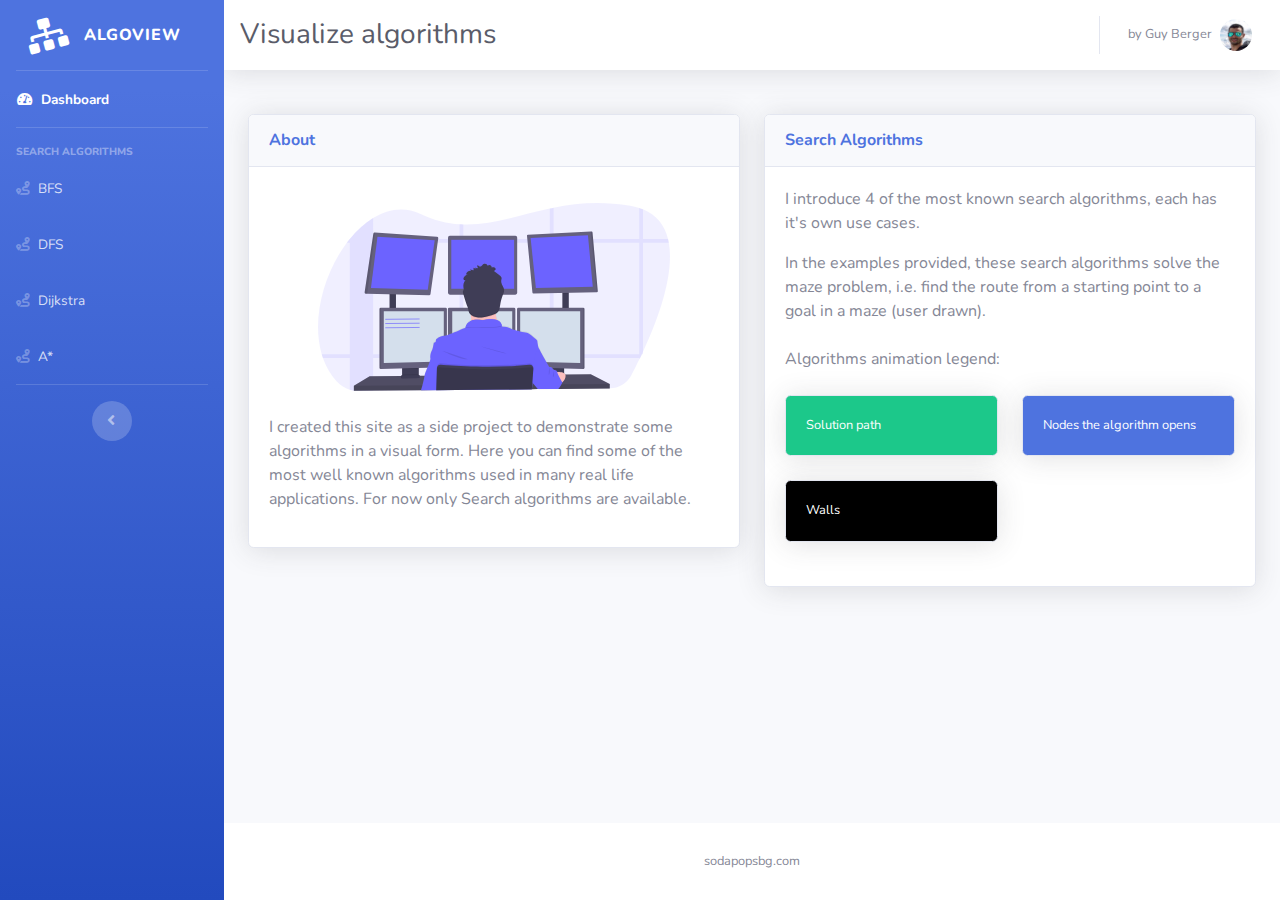
==== commit d53166bb: "Added circles animations" ====
--- a/index.html
+++ b/index.html
@@ -51,24 +51,33 @@
 
       <!-- Heading -->
       <div class="sidebar-heading">
-        Topics
+        Search Algorithms
       </div>
 
       <!-- Nav Item - Pages Collapse Menu -->
       <li class="nav-item">
-        <a class="nav-link collapsed" href="#" data-toggle="collapse" data-target="#collapseTwo" aria-expanded="true" aria-controls="collapseTwo">
-          <i class="fas fa-route"></i>
-          <span>Search</span>
-        </a>
-        <div id="collapseTwo" class="collapse" aria-labelledby="headingTwo" data-parent="#accordionSidebar">
-          <div class="bg-white py-2 collapse-inner rounded">
-            <h6 class="collapse-header">Search Algorithms:</h6>
-            <a class="collapse-item" href="bfs.html">BFS</a>
-            <a class="collapse-item" href="dfs.html">DFS</a>
-            <a class="collapse-item" href="dijkstra.html">Dijkstra</a>
-            <a class="collapse-item" href="astar.html">A*</a>
-          </div>
-        </div>
+        <a class="nav-link collapsed" href="bfs.html">
+          <i class="fas fa-route"></i>
+          <span>BFS</span>
+        </a>
+      </li>
+      <li class="nav-item">
+        <a class="nav-link collapsed" href="dfs.html">
+          <i class="fas fa-route"></i>
+          <span>DFS</span>
+        </a>
+      </li>
+      <li class="nav-item">
+        <a class="nav-link collapsed" href="dijkstra.html">
+          <i class="fas fa-route"></i>
+          <span>Dijkstra</span>
+        </a>
+      </li>
+      <li class="nav-item">
+        <a class="nav-link collapsed" href="astar.html">
+          <i class="fas fa-route"></i>
+          <span>A*</span>
+        </a>
       </li>
 
       <!-- Divider -->
@@ -97,7 +106,7 @@
           </button>
 
           <!-- Topbar description -->
-          <h1 class="h3 mb-0 text-gray-800">Bringing algorithms to life</h1>
+          <h1 class="h3 mb-0 text-gray-800">Visualize algorithms</h1>
 
           <!-- Topbar Navbar -->
           <ul class="navbar-nav ml-auto">
@@ -151,7 +160,9 @@
                   <div class="text-center">
                     <img class="img-fluid px-3 px-sm-4 mt-3 mb-4" style="width: 25rem;" src="img/undraw_programming_2svr.svg" alt="">
                   </div>
-                  <p>I created this site as a side project to demonstrate some algorithms in a visual form. Here you can find some of the most well known algorithms used in many real life applications.</p>
+                  <p>I created this site as a side project to demonstrate some algorithms in a visual form. Here you can find some of the most well known algorithms used in many real life applications.
+                    For now only Search algorithms are available.
+                  </p>
                 </div>
               </div>
             </div>
@@ -174,21 +185,14 @@
                     <div class="col-lg-6 mb-4 small">
                       <div class="card bg-success text-white shadow">
                         <div class="card-body">
-                          Nodes the algorithm opened
+                          Solution path
                         </div>
                       </div>
                     </div>
                     <div class="col-lg-6 mb-4 small">
                       <div class="card bg-primary text-white shadow">
                         <div class="card-body">
-                          Neighbour nodes to be searched in
-                        </div>
-                      </div>
-                    </div>
-                    <div class="col-lg-6 mb-4 small">
-                      <div class="card bg-warning text-white shado">
-                        <div class="card-body">
-                          Final path
+                          Nodes the algorithm opens
                         </div>
                       </div>
                     </div>
